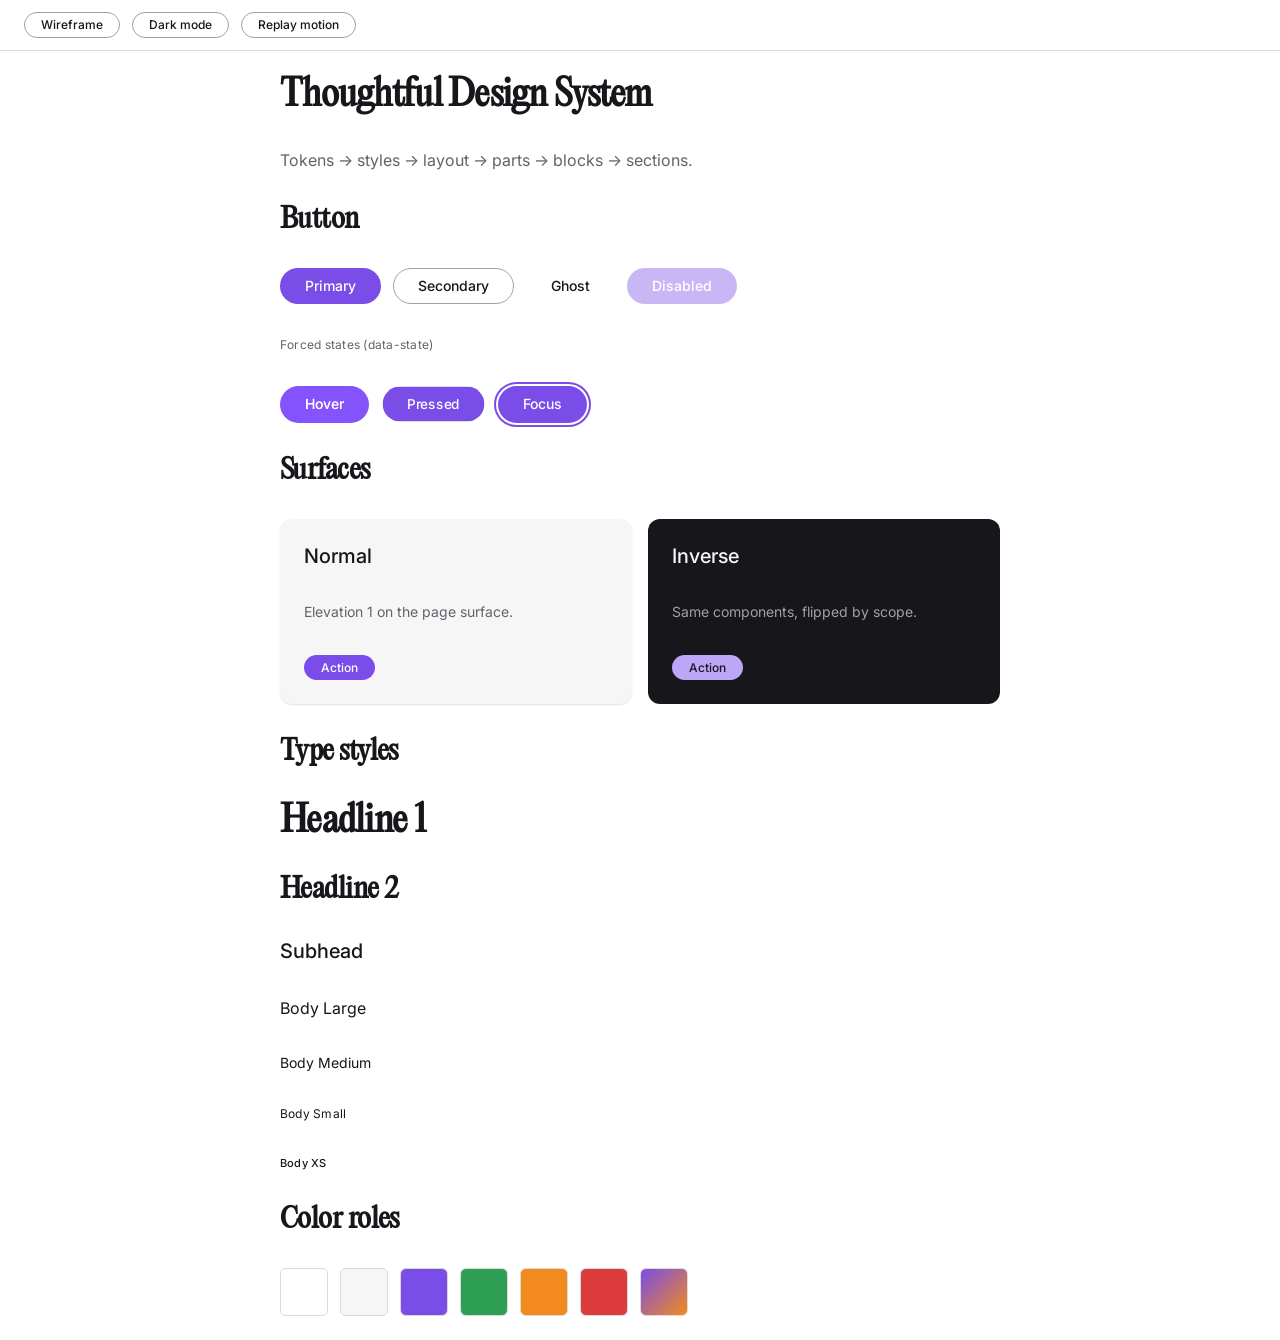
==== preview/index.html @ 7a773350 "Scaffold design system layers and token editor - CSS layer architecture: tokens, base, styles, layou" ====
<!doctype html>
<html lang="en" data-fidelity="styled" data-theme="light">
<head>
  <meta charset="utf-8"><meta name="viewport" content="width=device-width, initial-scale=1">
  <title>TDS preview</title>
  <link rel="stylesheet" href="../tds/tds.css">
  <style>
    /* preview chrome only */
    .toolbar { position: sticky; top: 0; z-index: 1; padding: var(--space-3) var(--space-6); border-bottom: 1px solid var(--border-secondary); background: var(--bg-base); }
    main { padding: var(--space-6); max-width: 48rem; margin: 0 auto; }
    .swatch { width: 3rem; height: 3rem; border-radius: var(--radius-sm); border: 1px solid var(--border-secondary); }
    .panel { padding: var(--padding-lg); border-radius: var(--radius-md); }
  </style>
</head>
<body>
  <div class="toolbar cluster">
    <button class="button" data-size="sm" data-variant="secondary" onclick="toggle('data-fidelity','styled','wireframe')">Wireframe</button>
    <button class="button" data-size="sm" data-variant="secondary" onclick="toggle('data-theme','light','dark')">Dark mode</button>
    <button class="button" data-size="sm" data-variant="secondary" onclick="replay()">Replay motion</button>
  </div>
  <main class="stack" style="--stack-gap: var(--space-8)">
    <section class="stack">
      <h1 class="text-headline-1">Thoughtful Design System</h1>
      <p class="text-body-lg text-secondary">Tokens → styles → layout → parts → blocks → sections.</p>
    </section>

    <section class="stack">
      <h2 class="text-headline-2">Button</h2>
      <div class="cluster">
        <button class="button">Primary</button>
        <button class="button" data-variant="secondary">Secondary</button>
        <button class="button" data-variant="ghost">Ghost</button>
        <button class="button" disabled>Disabled</button>
      </div>
      <p class="text-body-sm text-secondary">Forced states (data-state)</p>
      <div class="cluster">
        <button class="button" data-state="hover">Hover</button>
        <button class="button" data-state="pressed">Pressed</button>
        <button class="button" data-state="focus">Focus</button>
      </div>
    </section>

    <section class="stack">
      <h2 class="text-headline-2">Surfaces</h2>
      <div class="grid" style="--grid-min: 14rem">
        <div class="panel elevation-1 stack" data-motion="enter">
          <h3 class="text-subhead">Normal</h3>
          <p class="text-body-md text-secondary">Elevation 1 on the page surface.</p>
          <div><button class="button" data-size="sm">Action</button></div>
        </div>
        <div class="panel elevation-0 stack" data-surface="inverse" data-motion="enter">
          <h3 class="text-subhead">Inverse</h3>
          <p class="text-body-md text-secondary">Same components, flipped by scope.</p>
          <div><button class="button" data-size="sm">Action</button></div>
        </div>
      </div>
    </section>

    <section class="stack">
      <h2 class="text-headline-2">Type styles</h2>
      <p class="text-headline-1">Headline 1</p><p class="text-headline-2">Headline 2</p>
      <p class="text-subhead">Subhead</p><p class="text-body-lg">Body Large</p>
      <p class="text-body-md">Body Medium</p><p class="text-body-sm">Body Small</p><p class="text-body-xs">Body XS</p>
    </section>

    <section class="stack">
      <h2 class="text-headline-2">Color roles</h2>
      <div class="cluster">
        <div class="swatch" style="background: var(--bg-base)" title="bg-base"></div>
        <div class="swatch" style="background: var(--bg-elevation)" title="bg-elevation"></div>
        <div class="swatch" style="background: var(--action-bg)" title="action-bg"></div>
        <div class="swatch" style="background: var(--status-success)" title="success"></div>
        <div class="swatch" style="background: var(--status-warning)" title="warning"></div>
        <div class="swatch" style="background: var(--status-error)" title="error"></div>
        <div class="swatch" style="background: var(--gradient-brand)" title="gradient-brand"></div>
      </div>
    </section>
  </main>
  <script>
    const root = document.documentElement;
    function toggle(attr, a, b) { root.setAttribute(attr, root.getAttribute(attr) === a ? b : a); }
    function replay() { document.querySelectorAll('[data-motion]').forEach(el => { const m = el.dataset.motion; el.dataset.motion = ''; void el.offsetWidth; el.dataset.motion = m; }); }
  </script>
</body>
</html>
---- tds/tds.css ----
/* Thoughtful Design System — entry point.
   Layer order is the dependency order: a layer may only use layers before it. */
@layer tokens, base, styles, layout, parts, blocks, sections, templates, screens, modes;


@import url("foundations/fonts.css");
@import url("foundations/tokens/tokens.css")        layer(tokens);   /* generated from tokens.json */

@import url("foundations/base.css")                    layer(base);

@import url("foundations/styles/color.css")            layer(styles);
@import url("foundations/styles/type.css")             layer(styles);
@import url("foundations/styles/elevation.css")        layer(styles);
@import url("foundations/styles/motion.css")           layer(styles);

@import url("foundations/layout/layout.css")           layer(layout);

@import url("components/parts/button/button.css")      layer(parts);

@import url("modes/wireframe.css")                     layer(modes);
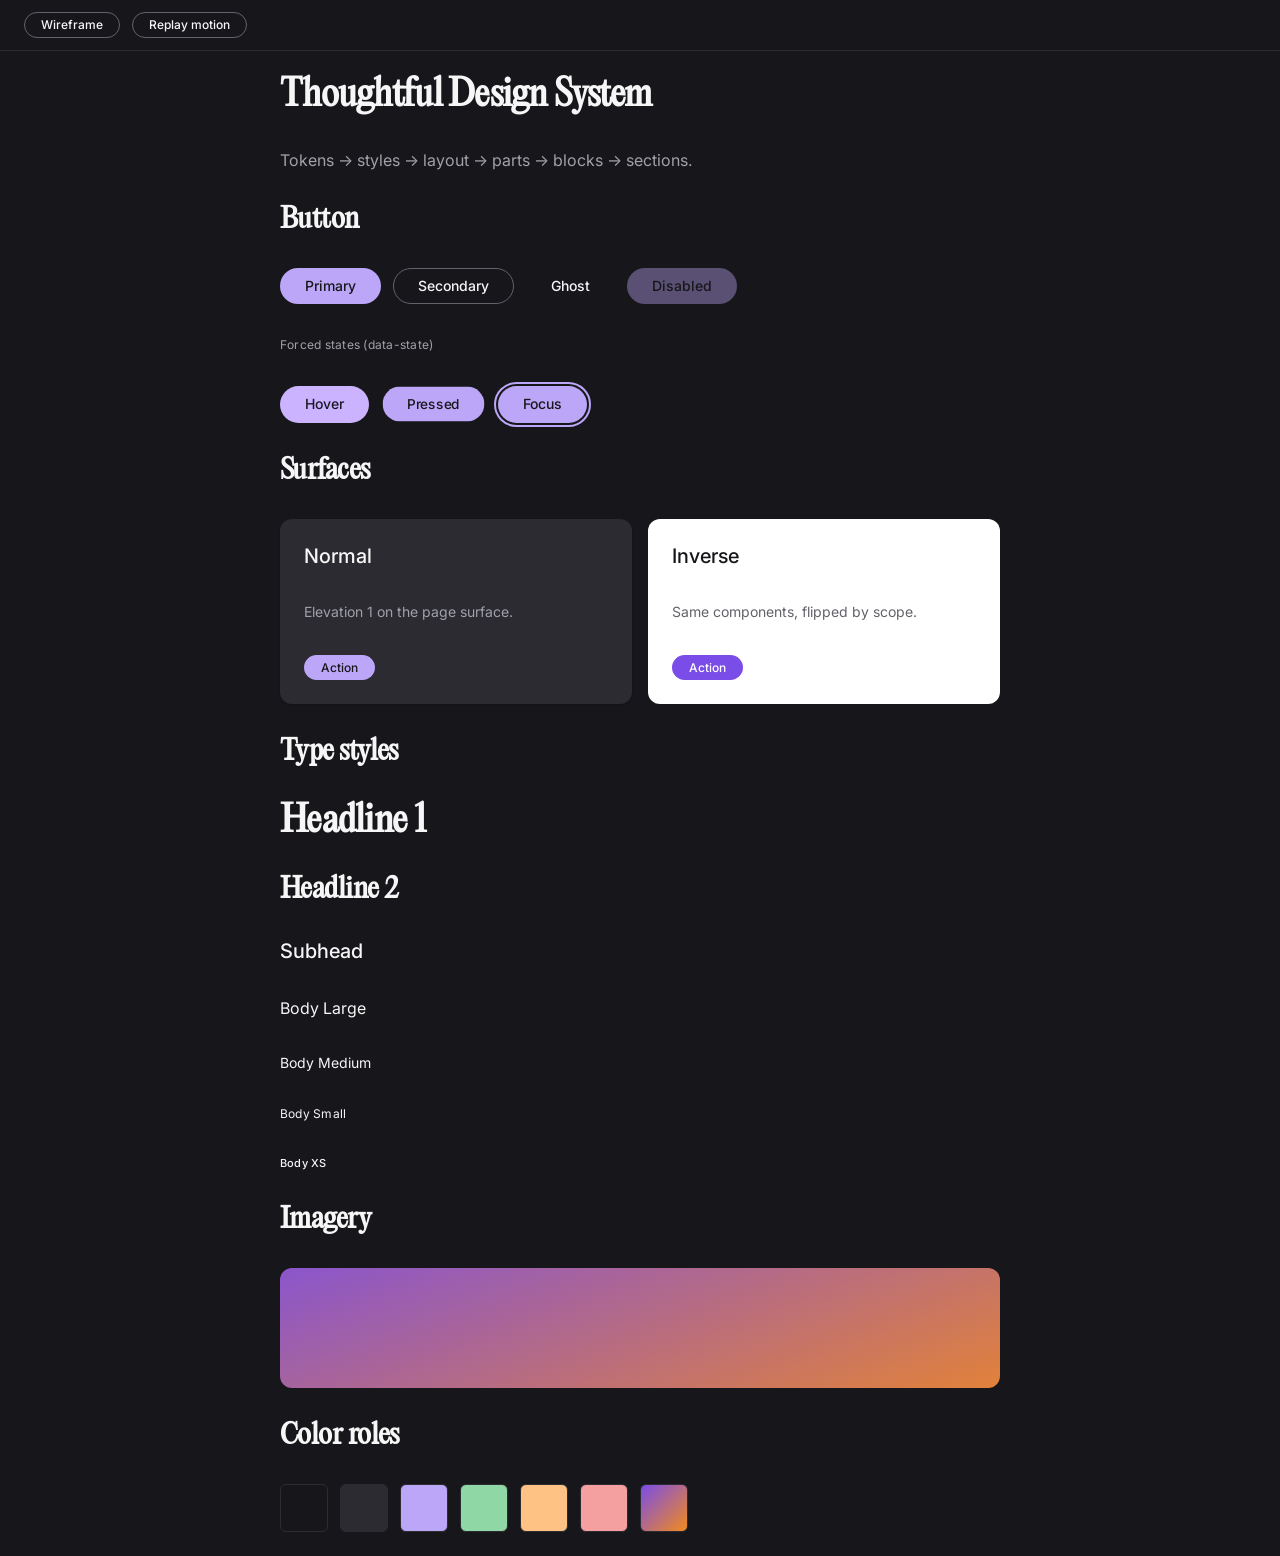
==== commit cced2d28: "Dark-only system; wireframe is a color-and-imagery toggle - Roles now have a base and an inverse val" ====
--- a/preview/index.html
+++ b/preview/index.html
@@ -1,11 +1,13 @@
 <!doctype html>
-<html lang="en" data-fidelity="styled" data-theme="light">
+<html lang="en" data-fidelity="styled">
 <head>
   <meta charset="utf-8"><meta name="viewport" content="width=device-width, initial-scale=1">
   <title>TDS preview</title>
   <link rel="stylesheet" href="../tds/tds.css">
+  <script>if (self !== top) document.documentElement.setAttribute('data-embedded', '');</script>
   <style>
     /* preview chrome only */
+    [data-embedded] .toolbar { display: none; }
     .toolbar { position: sticky; top: 0; z-index: 1; padding: var(--space-3) var(--space-6); border-bottom: 1px solid var(--border-secondary); background: var(--bg-base); }
     main { padding: var(--space-6); max-width: 48rem; margin: 0 auto; }
     .swatch { width: 3rem; height: 3rem; border-radius: var(--radius-sm); border: 1px solid var(--border-secondary); }
@@ -15,7 +17,6 @@
 <body>
   <div class="toolbar cluster">
     <button class="button" data-size="sm" data-variant="secondary" onclick="toggle('data-fidelity','styled','wireframe')">Wireframe</button>
-    <button class="button" data-size="sm" data-variant="secondary" onclick="toggle('data-theme','light','dark')">Dark mode</button>
     <button class="button" data-size="sm" data-variant="secondary" onclick="replay()">Replay motion</button>
   </div>
   <main class="stack" style="--stack-gap: var(--space-8)">
@@ -64,6 +65,12 @@
     </section>
 
     <section class="stack">
+      <h2 class="text-headline-2">Imagery</h2>
+      <img alt="" width="320" height="120" style="border-radius: var(--radius-md); width: 100%; height: 7.5rem; object-fit: cover"
+        src="data:image/svg+xml,%3Csvg xmlns='http://www.w3.org/2000/svg' width='320' height='120'%3E%3Cdefs%3E%3ClinearGradient id='g' x1='0' y1='0' x2='1' y2='1'%3E%3Cstop offset='0' stop-color='%237a4de8'/%3E%3Cstop offset='1' stop-color='%23f28a1e'/%3E%3C/linearGradient%3E%3C/defs%3E%3Crect width='320' height='120' fill='url(%23g)'/%3E%3C/svg%3E">
+    </section>
+
+    <section class="stack">
       <h2 class="text-headline-2">Color roles</h2>
       <div class="cluster">
         <div class="swatch" style="background: var(--bg-base)" title="bg-base"></div>
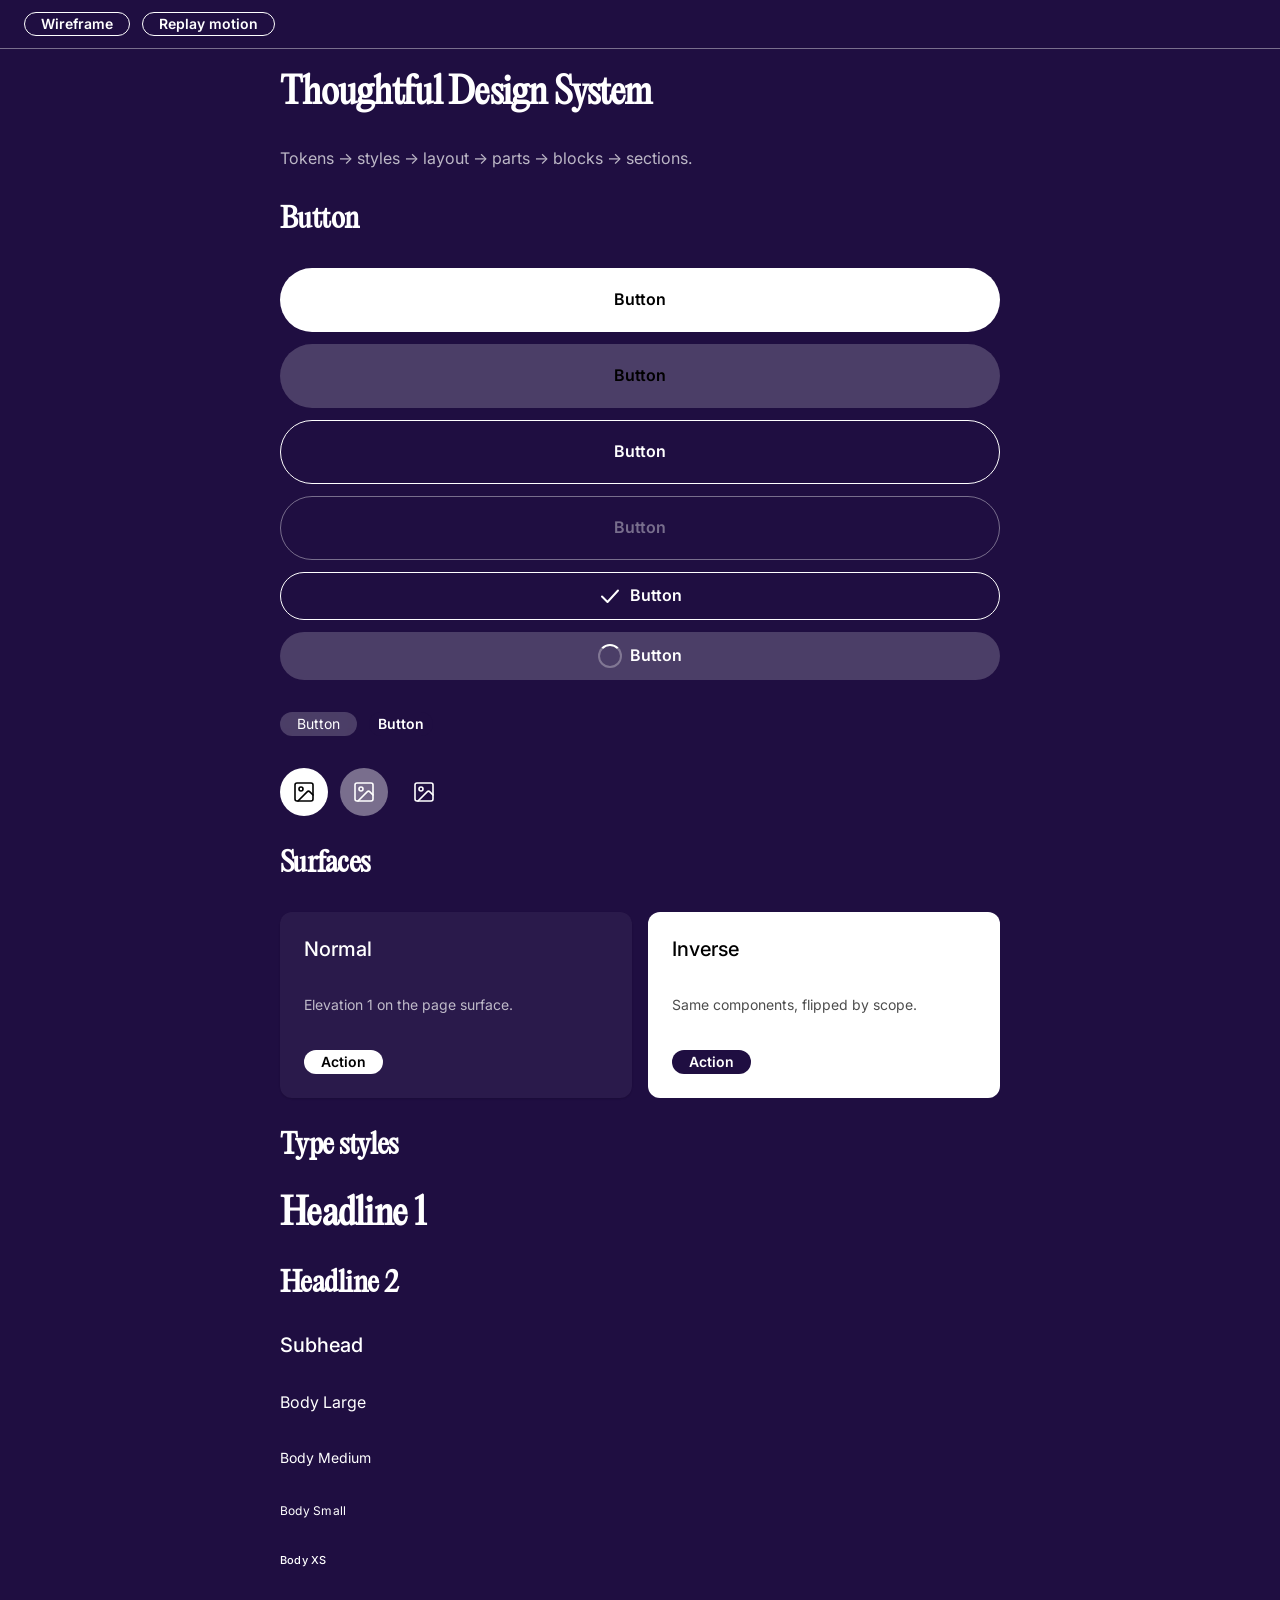
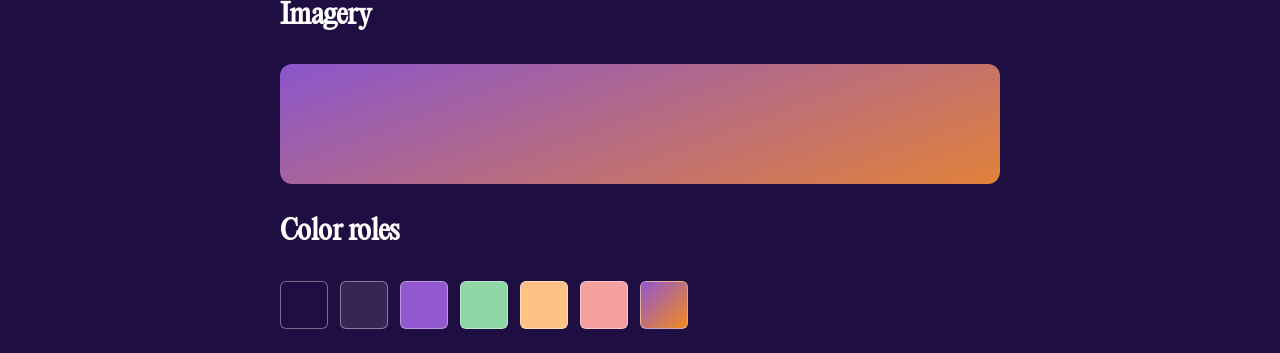
==== commit 2e0b26bf: "Rebuild button from Figma, add icon button, Wireframe Mode switch - Tokens move to the Figma palette" ====
--- a/preview/index.html
+++ b/preview/index.html
@@ -16,8 +16,8 @@
 </head>
 <body>
   <div class="toolbar cluster">
-    <button class="button" data-size="sm" data-variant="secondary" onclick="toggle('data-fidelity','styled','wireframe')">Wireframe</button>
-    <button class="button" data-size="sm" data-variant="secondary" onclick="replay()">Replay motion</button>
+    <button class="button" data-size="sm" data-variant="outline" onclick="toggle('data-fidelity','styled','wireframe')">Wireframe</button>
+    <button class="button" data-size="sm" data-variant="outline" onclick="replay()">Replay motion</button>
   </div>
   <main class="stack" style="--stack-gap: var(--space-8)">
     <section class="stack">
@@ -27,17 +27,22 @@
 
     <section class="stack">
       <h2 class="text-headline-2">Button</h2>
+      <div class="stack" style="--stack-gap: var(--space-3)">
+        <button class="button" data-size="lg" data-width="full">Button</button>
+        <button class="button" data-size="lg" data-width="full" data-state="disabled">Button</button>
+        <button class="button" data-size="lg" data-width="full" data-variant="outline">Button</button>
+        <button class="button" data-size="lg" data-width="full" data-variant="outline" data-on="false">Button</button>
+        <button class="button" data-width="full" data-state="confirmation">Button</button>
+        <button class="button" data-width="full" data-state="loading">Button</button>
+      </div>
       <div class="cluster">
-        <button class="button">Primary</button>
-        <button class="button" data-variant="secondary">Secondary</button>
-        <button class="button" data-variant="ghost">Ghost</button>
-        <button class="button" disabled>Disabled</button>
+        <button class="button" data-variant="glass" data-size="sm">Button</button>
+        <button class="button" data-variant="flat" data-size="sm">Button</button>
       </div>
-      <p class="text-body-sm text-secondary">Forced states (data-state)</p>
       <div class="cluster">
-        <button class="button" data-state="hover">Hover</button>
-        <button class="button" data-state="pressed">Pressed</button>
-        <button class="button" data-state="focus">Focus</button>
+        <button class="icon-button" data-elevation="100"><svg viewBox="0 0 24 24" fill="none" stroke="currentColor" stroke-width="1.6" stroke-linecap="round" stroke-linejoin="round"><rect x="3" y="3" width="18" height="18" rx="2"/><circle cx="9" cy="9" r="2"/><path d="m21 15-3.09-3.09a2 2 0 0 0-2.82 0L6 21"/></svg></button>
+        <button class="icon-button" data-elevation="40"><svg viewBox="0 0 24 24" fill="none" stroke="currentColor" stroke-width="1.6" stroke-linecap="round" stroke-linejoin="round"><rect x="3" y="3" width="18" height="18" rx="2"/><circle cx="9" cy="9" r="2"/><path d="m21 15-3.09-3.09a2 2 0 0 0-2.82 0L6 21"/></svg></button>
+        <button class="icon-button" data-elevation="0"><svg viewBox="0 0 24 24" fill="none" stroke="currentColor" stroke-width="1.6" stroke-linecap="round" stroke-linejoin="round"><rect x="3" y="3" width="18" height="18" rx="2"/><circle cx="9" cy="9" r="2"/><path d="m21 15-3.09-3.09a2 2 0 0 0-2.82 0L6 21"/></svg></button>
       </div>
     </section>
 
@@ -74,8 +79,8 @@
       <h2 class="text-headline-2">Color roles</h2>
       <div class="cluster">
         <div class="swatch" style="background: var(--bg-base)" title="bg-base"></div>
-        <div class="swatch" style="background: var(--bg-elevation)" title="bg-elevation"></div>
-        <div class="swatch" style="background: var(--action-bg)" title="action-bg"></div>
+        <div class="swatch" style="background: var(--bg-elevation-10)" title="bg-elevation-10"></div>
+        <div class="swatch" style="background: var(--bg-accent)" title="bg-accent"></div>
         <div class="swatch" style="background: var(--status-success)" title="success"></div>
         <div class="swatch" style="background: var(--status-warning)" title="warning"></div>
         <div class="swatch" style="background: var(--status-error)" title="error"></div>
--- a/tds/tds.css
+++ b/tds/tds.css
@@ -16,5 +16,6 @@
 @import url("foundations/layout/layout.css")           layer(layout);
 
 @import url("components/parts/button/button.css")      layer(parts);
+@import url("components/parts/icon-button/icon-button.css") layer(parts);
 
 @import url("modes/wireframe.css")                     layer(modes);
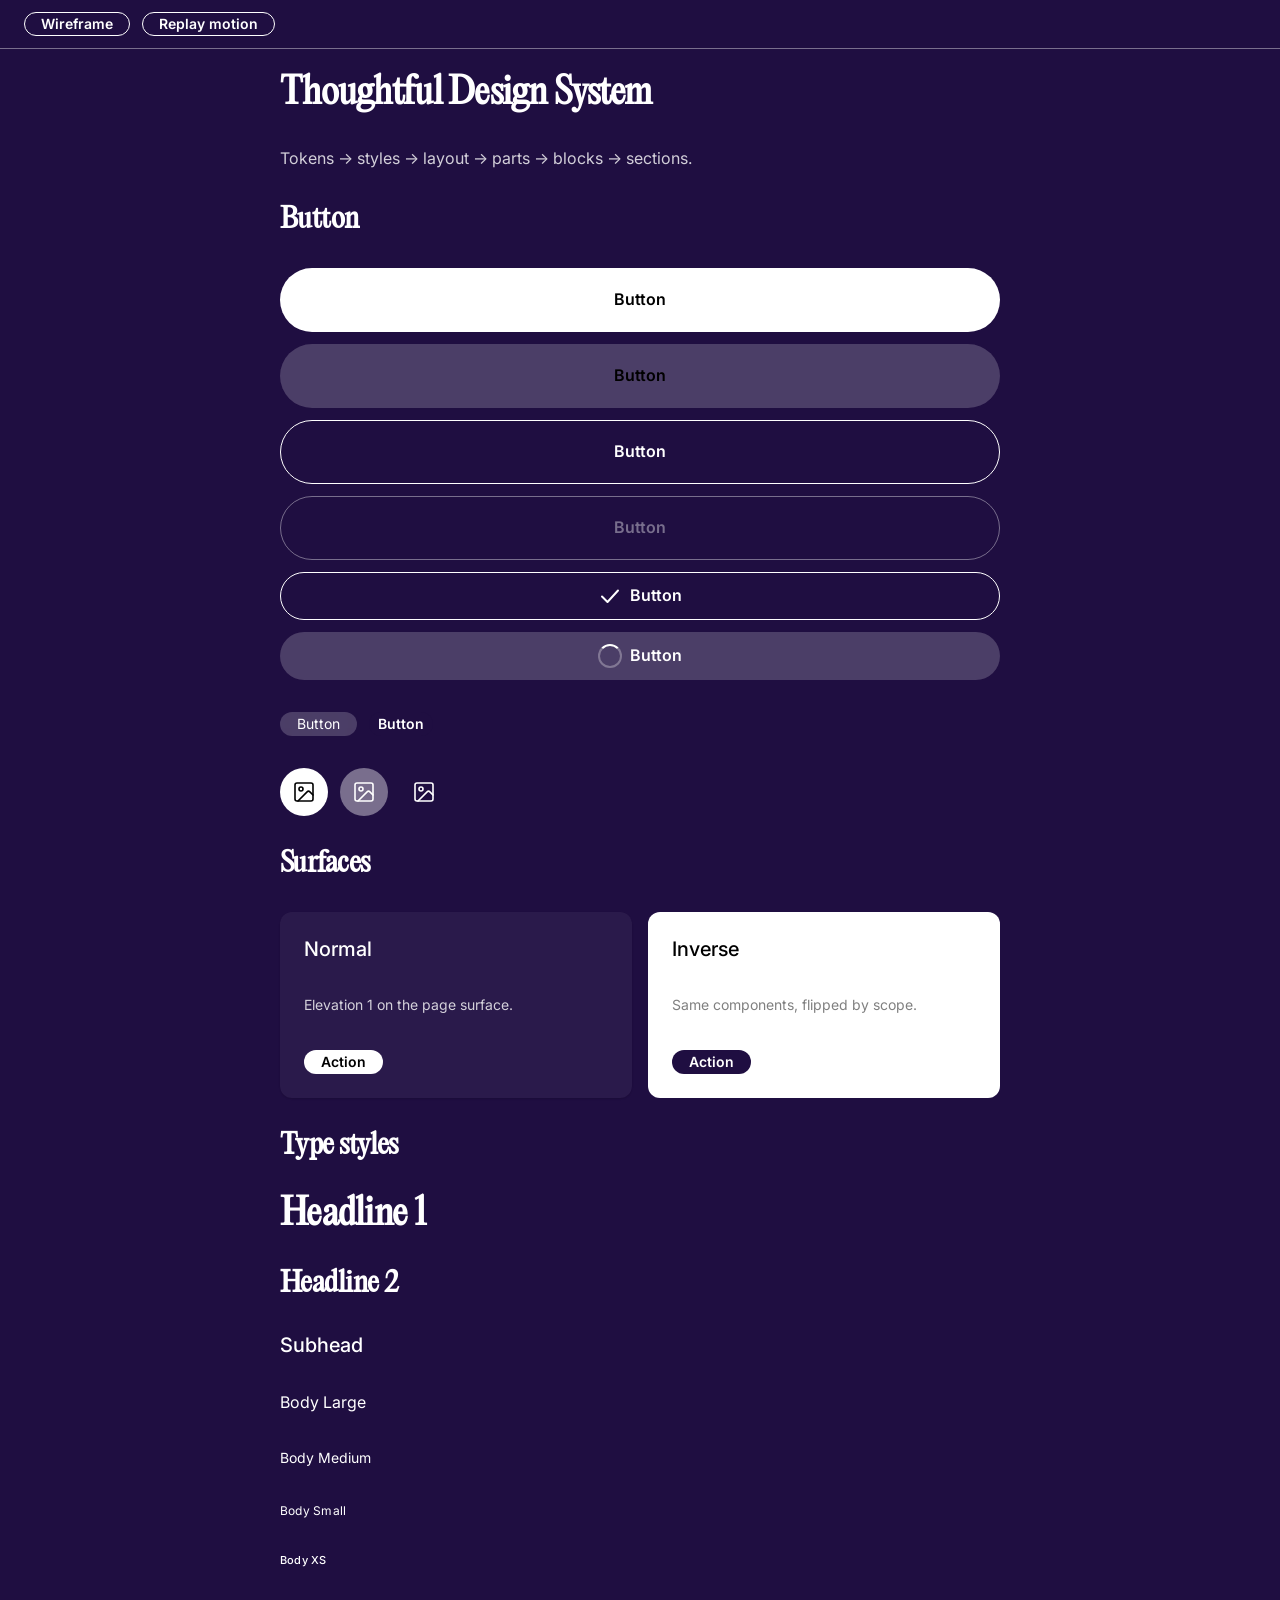
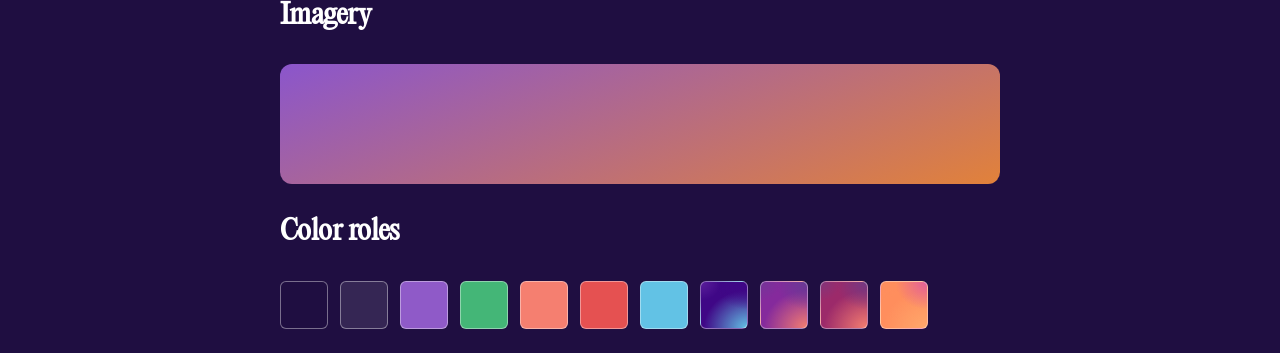
==== commit 76a2dde5: "Align color tokens with the Figma Color Tokens page - Primitives: purple 900/700/500/300, slate, whi" ====
--- a/preview/index.html
+++ b/preview/index.html
@@ -81,10 +81,14 @@
         <div class="swatch" style="background: var(--bg-base)" title="bg-base"></div>
         <div class="swatch" style="background: var(--bg-elevation-10)" title="bg-elevation-10"></div>
         <div class="swatch" style="background: var(--bg-accent)" title="bg-accent"></div>
-        <div class="swatch" style="background: var(--status-success)" title="success"></div>
-        <div class="swatch" style="background: var(--status-warning)" title="warning"></div>
-        <div class="swatch" style="background: var(--status-error)" title="error"></div>
-        <div class="swatch" style="background: var(--gradient-brand)" title="gradient-brand"></div>
+        <div class="swatch" style="background: var(--status-success-primary)" title="status-success-primary"></div>
+        <div class="swatch" style="background: var(--status-warning-primary)" title="status-warning-primary"></div>
+        <div class="swatch" style="background: var(--status-error-primary)" title="status-error-primary"></div>
+        <div class="swatch" style="background: var(--status-info-primary)" title="status-info-primary"></div>
+        <div class="swatch" style="background: var(--gradient-purple-to-blue)" title="gradient-purple-to-blue"></div>
+        <div class="swatch" style="background: var(--gradient-purple-to-orange)" title="gradient-purple-to-orange"></div>
+        <div class="swatch" style="background: var(--gradient-dark-rose-to-orange)" title="gradient-dark-rose-to-orange"></div>
+        <div class="swatch" style="background: var(--gradient-orange-to-light-rose)" title="gradient-orange-to-light-rose"></div>
       </div>
     </section>
   </main>
--- a/tds/tds.css
+++ b/tds/tds.css
@@ -16,6 +16,8 @@
 @import url("foundations/layout/layout.css")           layer(layout);
 
 @import url("components/parts/button/button.css")      layer(parts);
+@import url("libraries/icons.css")                      layer(parts);   /* generated */
+@import url("components/parts/icon/icon.css")           layer(parts);
 @import url("components/parts/icon-button/icon-button.css") layer(parts);
 
 @import url("modes/wireframe.css")                     layer(modes);
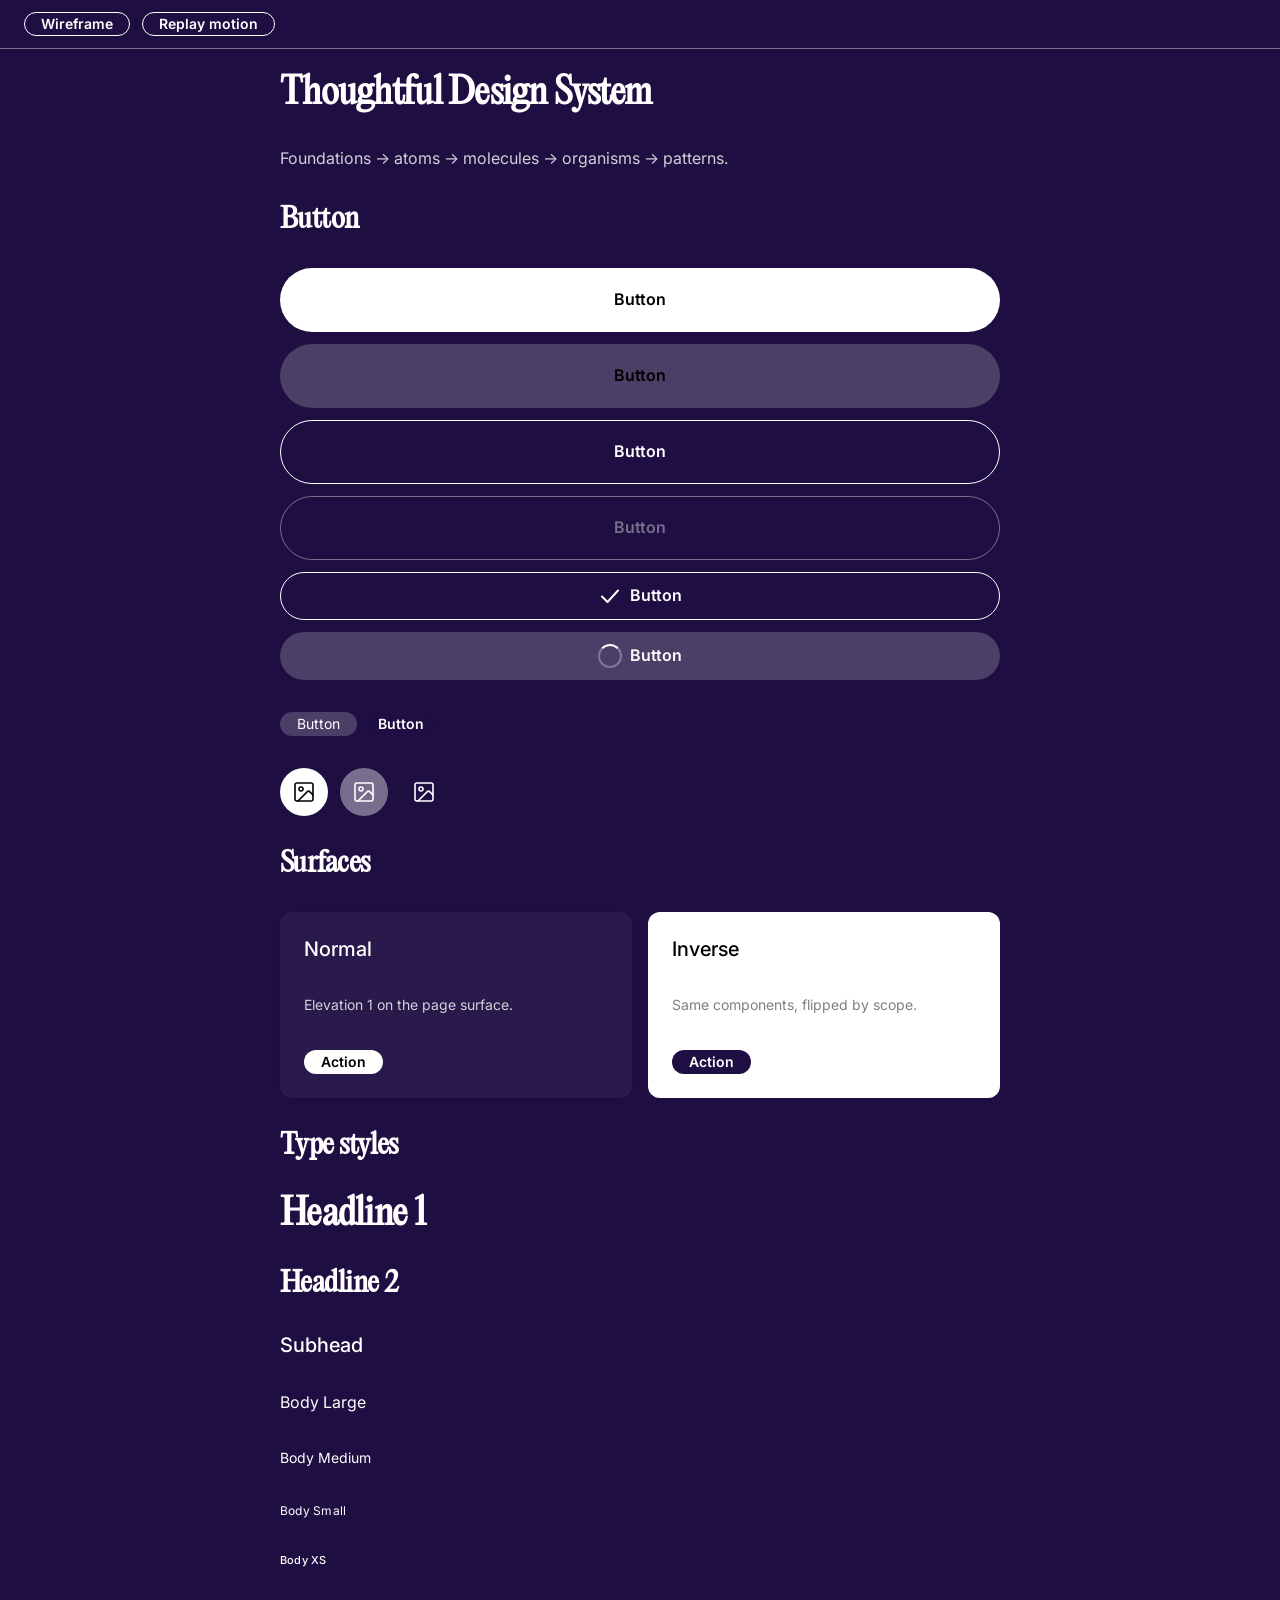
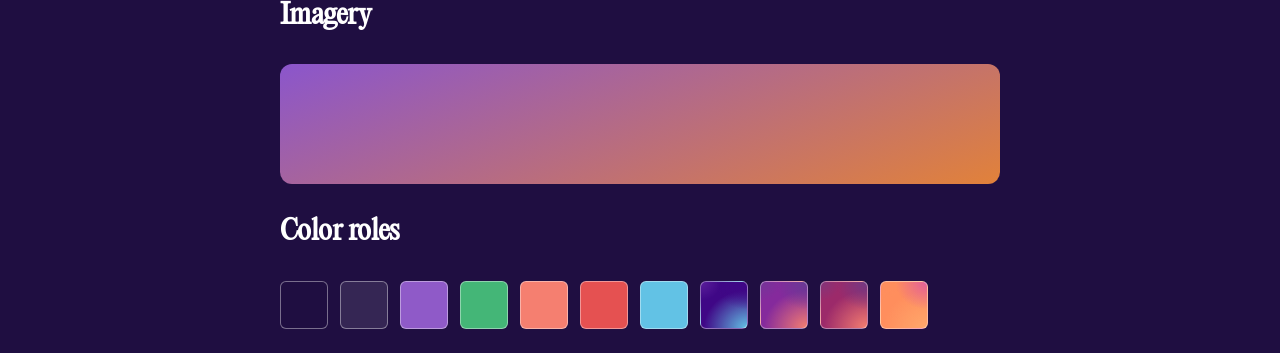
==== commit e88b1ba2: "Restructure into foundations, atoms, molecules, organisms, patterns, assets - Layers: atoms, molecul" ====
--- a/preview/index.html
+++ b/preview/index.html
@@ -22,7 +22,7 @@
   <main class="stack" style="--stack-gap: var(--space-8)">
     <section class="stack">
       <h1 class="text-headline-1">Thoughtful Design System</h1>
-      <p class="text-body-lg text-secondary">Tokens → styles → layout → parts → blocks → sections.</p>
+      <p class="text-body-lg text-secondary">Foundations → atoms → molecules → organisms → patterns.</p>
     </section>
 
     <section class="stack">
--- a/tds/tds.css
+++ b/tds/tds.css
@@ -1,6 +1,6 @@
 /* Thoughtful Design System — entry point.
    Layer order is the dependency order: a layer may only use layers before it. */
-@layer tokens, base, styles, layout, parts, blocks, sections, templates, screens, modes;
+@layer tokens, base, styles, layout, atoms, molecules, organisms, patterns, modes;
 
 
 @import url("foundations/fonts.css");
@@ -15,9 +15,9 @@
 
 @import url("foundations/layout/layout.css")           layer(layout);
 
-@import url("components/parts/button/button.css")      layer(parts);
-@import url("libraries/icons.css")                      layer(parts);   /* generated */
-@import url("components/parts/icon/icon.css")           layer(parts);
-@import url("components/parts/icon-button/icon-button.css") layer(parts);
+@import url("atoms/button/button.css")                  layer(atoms);
+@import url("atoms/icon/icons.css")                     layer(atoms);   /* generated */
+@import url("atoms/icon/icon.css")                      layer(atoms);
+@import url("atoms/icon-button/icon-button.css")        layer(atoms);
 
 @import url("modes/wireframe.css")                     layer(modes);
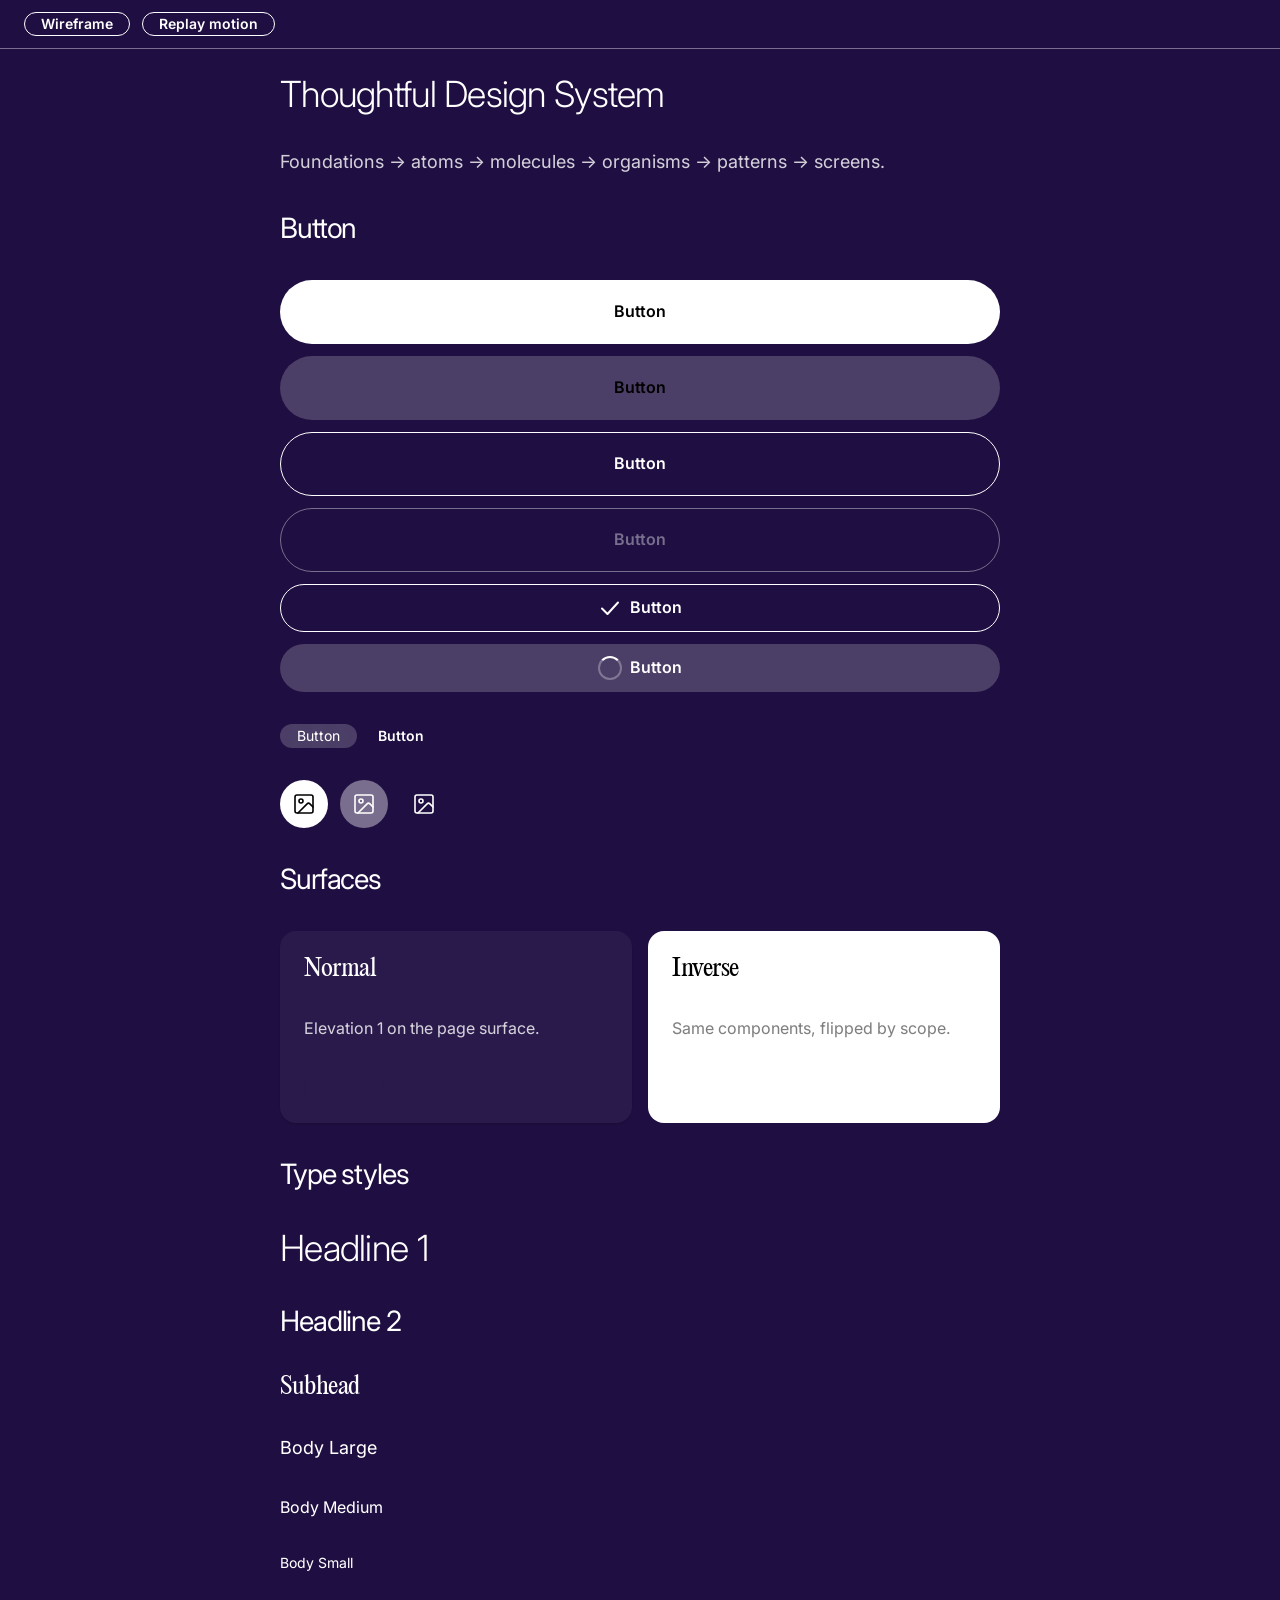
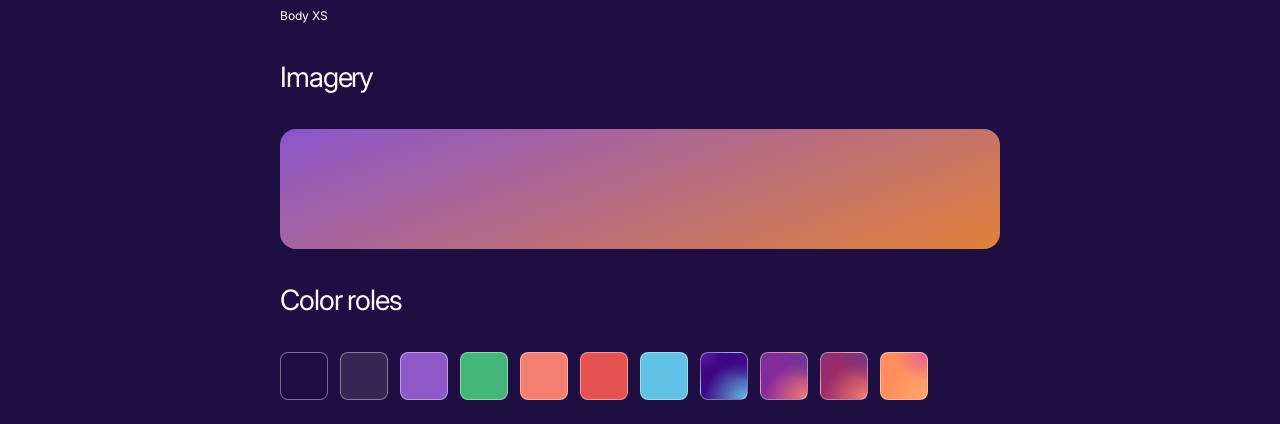
==== commit 9be7ff44: "Structure: screens tier (chat is a screen built from new chat thread and chat composer organisms), d" ====
--- a/preview/index.html
+++ b/preview/index.html
@@ -22,7 +22,7 @@
   <main class="stack" style="--stack-gap: var(--space-8)">
     <section class="stack">
       <h1 class="text-headline-1">Thoughtful Design System</h1>
-      <p class="text-body-lg text-secondary">Foundations → atoms → molecules → organisms → patterns.</p>
+      <p class="text-body-lg text-secondary">Foundations → atoms → molecules → organisms → patterns → screens.</p>
     </section>
 
     <section class="stack">
--- a/tds/tds.css
+++ b/tds/tds.css
@@ -1,6 +1,6 @@
 /* Thoughtful Design System — entry point.
    Layer order is the dependency order: a layer may only use layers before it. */
-@layer tokens, base, styles, layout, atoms, molecules, organisms, patterns, modes;
+@layer tokens, base, styles, layout, device, atoms, molecules, organisms, patterns, screens, modes;
 
 
 @import url("foundations/fonts.css");
@@ -12,12 +12,56 @@
 @import url("foundations/styles/type.css")             layer(styles);
 @import url("foundations/styles/elevation.css")        layer(styles);
 @import url("foundations/styles/motion.css")           layer(styles);
+@import url("foundations/styles/skeleton.css")         layer(styles);
+@import url("foundations/styles/carousel.css")         layer(styles);
 
 @import url("foundations/layout/layout.css")           layer(layout);
 
 @import url("atoms/button/button.css")                  layer(atoms);
 @import url("atoms/icon/icons.css")                     layer(atoms);   /* generated */
 @import url("atoms/icon/icon.css")                      layer(atoms);
+@import url("atoms/photo/photo.css")                    layer(atoms);
+@import url("atoms/face/face.css")                      layer(atoms);
+@import url("atoms/blob/blob.css")                      layer(atoms);
+@import url("atoms/glow/glow.css")                      layer(atoms);
+@import url("atoms/skeleton/skeleton.css")             layer(atoms);
+@import url("device/status-bar/status-bar.css")        layer(device);
+@import url("atoms/dots/dots.css")                     layer(atoms);
 @import url("atoms/icon-button/icon-button.css")        layer(atoms);
+@import url("atoms/avatar/avatar.css")                  layer(atoms);
+@import url("atoms/card/card.css")                      layer(atoms);
+
+@import url("molecules/icon-label/icon-label.css")      layer(molecules);
+@import url("molecules/avatar-group/avatar-group.css")  layer(molecules);
+@import url("molecules/skeleton-text/skeleton-text.css") layer(molecules);
+@import url("molecules/chat-input/chat-input.css")      layer(molecules);
+@import url("molecules/chat-header/chat-header.css") layer(molecules);
+@import url("molecules/chat-message/chat-message.css") layer(molecules);
+@import url("molecules/fork-option/fork-option.css") layer(molecules);
+@import url("device/keyboard/keyboard.css")            layer(device);
+@import url("molecules/header/header.css")             layer(molecules);
+@import url("molecules/tile/tile.css")                 layer(molecules);
+
+@import url("organisms/appointment-card/appointment-card.css") layer(organisms);
+@import url("organisms/bite-size-columns/bite-size-columns.css") layer(organisms);
+@import url("organisms/provider-bio-card/provider-bio-card.css") layer(organisms);
+@import url("organisms/session-card/session-card.css") layer(organisms);
+@import url("organisms/header-card/header-card.css") layer(organisms);
+@import url("organisms/header-inset-card/header-inset-card.css") layer(organisms);
+@import url("organisms/session-history-card/session-history-card.css") layer(organisms);
+@import url("organisms/cta-card/cta-card.css") layer(organisms);
+@import url("organisms/home-header/home-header.css") layer(organisms);
+@import url("organisms/chat-thread/chat-thread.css") layer(organisms);
+@import url("organisms/chat-composer/chat-composer.css") layer(organisms);
+@import url("organisms/end-of-session-card/end-of-session-card.css") layer(organisms);
+@import url("organisms/resource-card/resource-card.css") layer(organisms);
+
+@import url("patterns/topics-section/topics-section.css") layer(patterns);
+@import url("patterns/bite-size-support-section/bite-size-support-section.css") layer(patterns);
+@import url("patterns/provider-carousel/provider-carousel.css") layer(patterns);
+@import url("screens/chat/chat.css") layer(screens);
+
+@import url("defaults.css");                              /* generated: components' saved defaults */
 
 @import url("modes/wireframe.css")                     layer(modes);
+@import url("modes/device.css")                        layer(modes);
